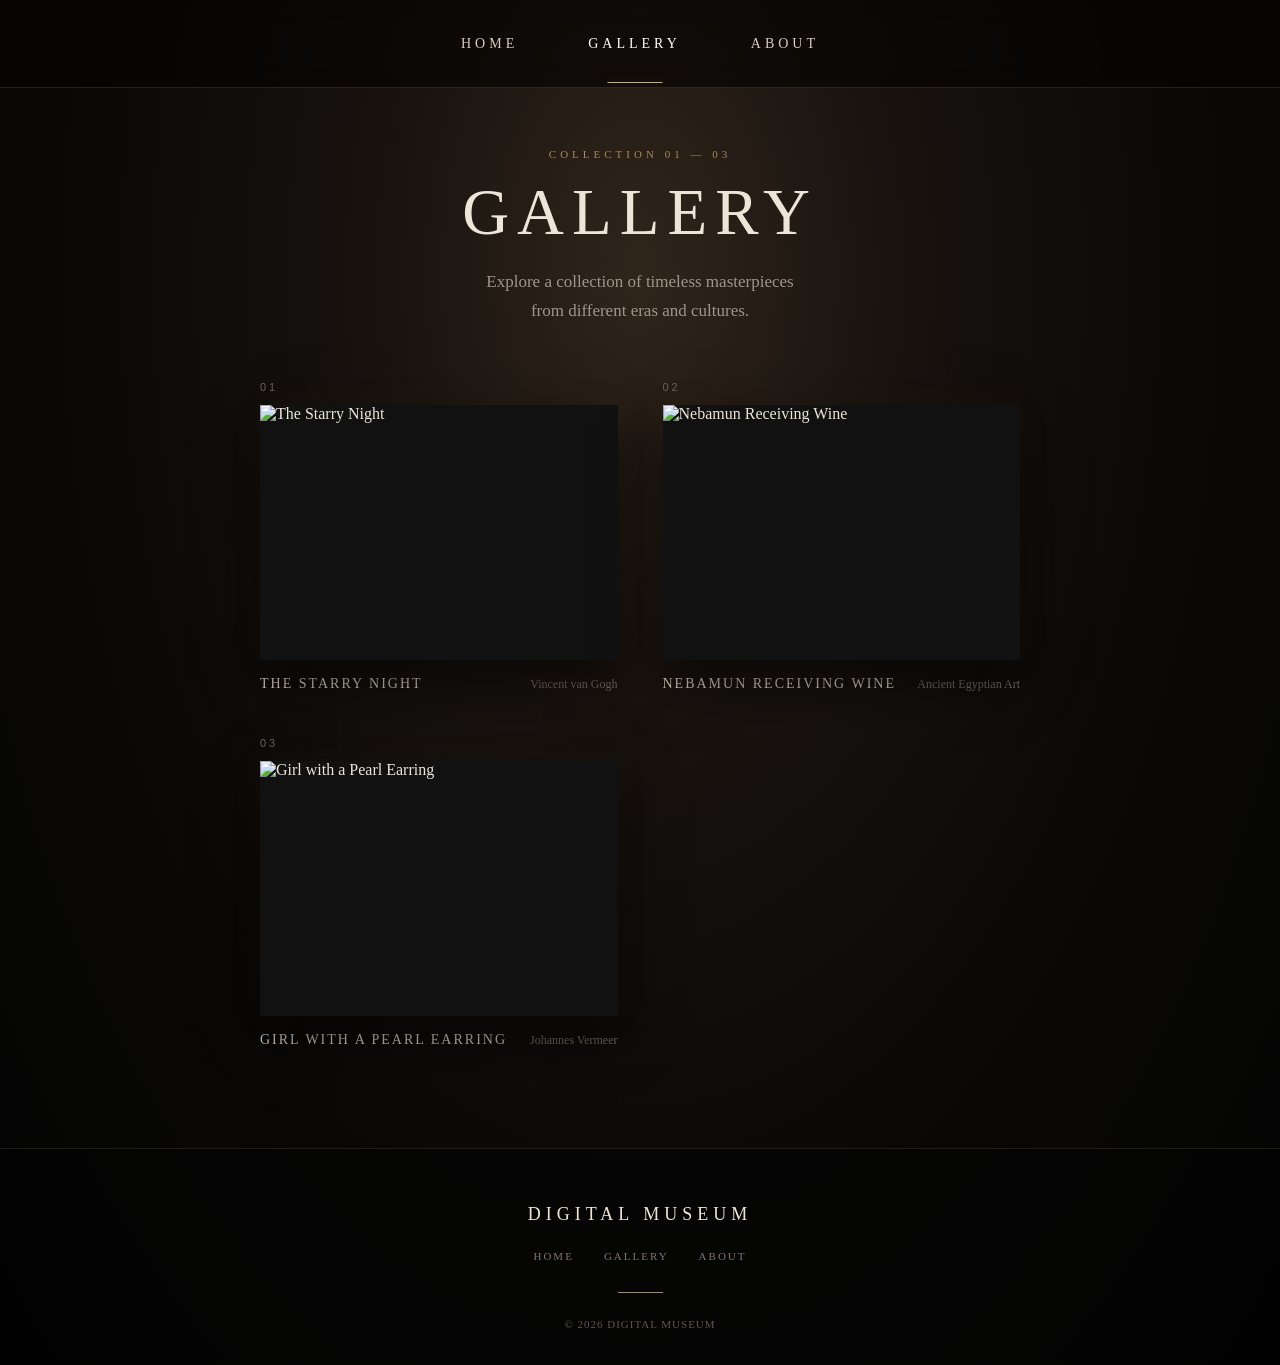
==== museum.html @ 9bb39856 "Add files via upload" ====
<!DOCTYPE html>
<html lang="en">

<head>

    <meta charset="UTF-8">

    <meta
        name="viewport"
        content="width=device-width, initial-scale=1.0"
    >

    <title>Gallery - Digital Museum</title>

    <link rel="stylesheet" href="style.css">

</head>


<body>


    <!-- =========================
         NAVIGATION
         ========================= -->

    <nav>

        <a href="index.html">
            HOME
        </a>

        <a
            href="museum.html"
            class="active"
        >
            GALLERY
        </a>

        <a href="about.html">
            ABOUT
        </a>

    </nav>


    <!-- =========================
         GALLERY HEADER
         ========================= -->

    <main>

        <section class="gallery-header">

            <div class="gallery-label">
                COLLECTION 01 — 03
            </div>


            <h1>
                GALLERY
            </h1>


            <p>

                Explore a collection of timeless masterpieces
                <br>
                from different eras and cultures.

            </p>

        </section>


        <!-- =========================
             GALLERY
             ========================= -->

        <section class="gallery-grid">


            <!-- =====================
                 ARTWORK 01
                 ===================== -->

            <a
                href="painting1.html"
                class="art-card"
            >

                <div class="art-number">
                    01
                </div>


                <div class="art-image">

                    <img
                        src="images/painting1.jpg"
                        alt="The Starry Night"
                    >


                    <div class="art-overlay">

                        <div class="overlay-info">

                            <h2>
                                The Starry Night
                            </h2>

                            <p>
                                Vincent van Gogh · 1889
                            </p>

                            <span>
                                Oil on canvas
                            </span>

                        </div>


                        <div class="overlay-arrow">
                            →
                        </div>

                    </div>

                </div>


                <div class="art-caption">

                    <div>
                        THE STARRY NIGHT
                    </div>

                    <span>
                        Vincent van Gogh
                    </span>

                </div>

            </a>


            <!-- =====================
                 ARTWORK 02
                 ===================== -->

            <a
                href="painting2.html"
                class="art-card"
            >

                <div class="art-number">
                    02
                </div>


                <div class="art-image">

                    <img
                        src="images/painting2.jpg"
                        alt="Nebamun Receiving Wine"
                    >


                    <div class="art-overlay">

                        <div class="overlay-info">

                            <h2>
                                Nebamun Receiving Wine
                            </h2>

                            <p>
                                Ancient Egyptian Art
                            </p>

                            <span>
                                18th Dynasty · Ancient Egypt
                            </span>

                        </div>


                        <div class="overlay-arrow">
                            →
                        </div>

                    </div>

                </div>


                <div class="art-caption">

                    <div>
                        NEBAMUN RECEIVING WINE
                    </div>

                    <span>
                        Ancient Egyptian Art
                    </span>

                </div>

            </a>


            <!-- =====================
                 ARTWORK 03
                 ===================== -->

            <a
                href="painting3.html"
                class="art-card"
            >

                <div class="art-number">
                    03
                </div>


                <div class="art-image">

                    <img
                        src="images/painting3.jpg"
                        alt="Girl with a Pearl Earring"
                    >


                    <div class="art-overlay">

                        <div class="overlay-info">

                            <h2>
                                Girl with a Pearl Earring
                            </h2>

                            <p>
                                Johannes Vermeer · c. 1665
                            </p>

                            <span>
                                Oil on canvas
                            </span>

                        </div>


                        <div class="overlay-arrow">
                            →
                        </div>

                    </div>

                </div>


                <div class="art-caption">

                    <div>
                        GIRL WITH A PEARL EARRING
                    </div>

                    <span>
                        Johannes Vermeer
                    </span>

                </div>

            </a>


        </section>

    </main>


    <!-- =========================
         FOOTER
         ========================= -->

    <footer class="site-footer">

        <div class="footer-title">
            DIGITAL MUSEUM
        </div>


        <div class="footer-links">

            <a href="index.html">
                HOME
            </a>

            <a href="museum.html">
                GALLERY
            </a>

            <a href="about.html">
                ABOUT
            </a>

        </div>


        <div class="footer-line"></div>


        <div class="footer-copy">
            © 2026 DIGITAL MUSEUM
        </div>

    </footer>


</body>

</html>
---- style.css ----
* {
    box-sizing: border-box;
}

html {
    scroll-behavior: smooth;
}

body {
    margin: 0;
    min-height: 100vh;
    background:
        radial-gradient(
            ellipse at 50% 20%,
            #30251b 0%,
            #17120e 30%,
            #090807 65%,
            #030303 100%
        );
    color: #eee5d8;
    font-family: Georgia, "Times New Roman", serif;
}


/* =========================
   NAVIGATION
   ========================= */

nav {
    height: 88px;
    display: flex;
    justify-content: center;
    align-items: center;
    gap: 70px;
    border-bottom: 1px solid rgba(220, 190, 150, 0.15);
    background: rgba(5, 4, 3, 0.65);
    backdrop-filter: blur(10px);
}

nav a {
    position: relative;
    color: #d8cec0;
    text-decoration: none;
    font-size: 14px;
    letter-spacing: 4px;
    transition: 0.4s;
}

nav a:hover {
    color: white;
}


/* =========================
   HOME
   ========================= */

.hero {
    min-height: calc(100vh - 88px);

    display: flex;
    justify-content: center;
    align-items: center;

    text-align: center;

    background:
        radial-gradient(
            ellipse at center,
            rgba(130, 90, 45, 0.18) 0%,
            rgba(20, 15, 10, 0.4) 35%,
            #050505 75%
        );
}

.hero-content {
    transform: translateY(-20px);
}

.hero-small {
    margin: 0 0 20px;

    color: #b49a76;

    font-size: 13px;

    letter-spacing: 7px;
}

.hero h1 {
    margin: 0;

    color: #f1e8da;

    font-size: clamp(65px, 9vw, 120px);

    font-weight: 400;

    line-height: 0.9;

    letter-spacing: 12px;

    text-shadow:
        0 0 40px rgba(255, 220, 170, 0.08);
}

.hero-line {
    width: 70px;
    height: 1px;

    margin: 35px auto 25px;

    background: #a98a5e;
}

.hero-description {
    margin: 0 0 40px;

    color: #968c80;

    font-size: 17px;

    line-height: 1.8;

    letter-spacing: 0.5px;
}

.hero a {
    text-decoration: none;
}

.hero button {
    padding: 16px 42px;

    background: transparent;

    color: #e9dfd1;

    border: 1px solid #887457;

    font-family: Georgia, "Times New Roman", serif;

    font-size: 13px;

    letter-spacing: 3px;

    cursor: pointer;

    transition: 0.4s;
}

.hero button:hover {
    background: #e9dfd1;

    color: #111;

    border-color: #e9dfd1;

    box-shadow:
        0 0 30px rgba(220, 190, 140, 0.15);
}


/* =========================
   GALLERY HEADER
   ========================= */

.gallery-header {
    text-align: center;
    padding-top: 60px;
}

.gallery-header h1 {
    margin: 0;

    font-size: 65px;

    font-weight: 400;

    letter-spacing: 8px;
}

.gallery-header p {
    margin-top: 18px;

    color: #9f968a;

    font-size: 17px;

    line-height: 1.7;
}


/* =========================
   GALLERY
   ========================= */

.gallery-grid {
    width: 760px;
    max-width: 85%;

    margin: 55px auto 100px;

    display: grid;

    grid-template-columns: 1fr 1fr;

    gap: 45px;
}


/* =========================
   ART CARD
   ========================= */

.art-card {
    display: block;

    color: #eee5d8;

    text-decoration: none;
}

.art-image {
    position: relative;

    overflow: hidden;

    background: #111;

    box-shadow:
        0 18px 50px rgba(0, 0, 0, 0.75),
        0 0 30px rgba(170, 120, 60, 0.08);
}

.art-card img {
    width: 100%;

    aspect-ratio: 1.4 / 1;

    object-fit: cover;

    display: block;

    transition: 0.6s;
}

.art-card:hover img {
    transform: scale(1.035);

    filter: brightness(1.08);
}


/* =========================
   ART DETAILS
   ========================= */

.art-details {
    display: flex;

    justify-content: space-between;

    align-items: flex-start;

    padding-top: 18px;
}

.art-details h2 {
    margin: 0 0 7px;

    font-size: 20px;

    font-weight: 400;
}

.art-details p {
    margin: 0 0 7px;

    color: #a49a8d;

    font-size: 14px;
}

.art-details span {
    color: #81786d;

    font-size: 13px;

    font-style: italic;
}

.arrow {
    color: #c8aa7b;

    font-family: Arial, sans-serif;

    font-size: 23px;

    transition: 0.4s;
}

.art-card:hover .arrow {
    transform: translateX(7px);
}


/* =========================
   ARTWORK DETAIL PAGE
   ========================= */

.gallery-title {
    text-align: center;

    font-size: 55px;

    font-weight: 400;

    letter-spacing: 7px;

    margin: 60px 20px 20px;
}

.gallery-art {
    display: block;

    width: 600px;
    max-width: 80%;

    margin: 55px auto 30px;

    border: 10px solid #181411;

    box-shadow:
        0 25px 70px rgba(0, 0, 0, 0.85);

    transition: 0.5s;
}

.gallery-art:hover {
    transform: scale(1.015);
}

.art-info {
    text-align: center;

    margin-bottom: 80px;
}

.art-info h2 {
    font-size: 26px;

    font-weight: 400;

    margin-bottom: 12px;
}

.art-info p {
    color: #91887c;

    font-size: 15px;

    margin: 7px;
}


/* =========================
   ABOUT
   ========================= */

.about {
    max-width: 700px;

    margin: 90px auto;

    padding: 0 25px;

    text-align: center;
}

.about h1 {
    font-size: 48px;

    font-weight: 400;

    letter-spacing: 6px;

    margin-bottom: 40px;
}

.about p {
    color: #a49a8d;

    font-size: 17px;

    line-height: 1.9;
}


/* =========================
   MOBILE
   ========================= */

@media (max-width: 700px) {

    nav {
        gap: 25px;
    }

    nav a {
        font-size: 11px;

        letter-spacing: 2px;
    }

    .hero h1 {
        font-size: 45px;

        letter-spacing: 5px;
    }

    .gallery-header h1 {
        font-size: 45px;
    }

    .gallery-grid {
        width: 85%;

        grid-template-columns: 1fr;

        gap: 55px;
    }

    .gallery-title {
        font-size: 38px;
    }

    .gallery-art {
        width: 85%;
    }
}
/* =========================
   LOADING SCREEN
   ========================= */

.loading-screen {
    position: fixed;
    inset: 0;

    z-index: 9999;

    display: flex;
    justify-content: center;
    align-items: center;

    background:
        radial-gradient(
            ellipse at center,
            #30251b 0%,
            #110e0b 45%,
            #030303 100%
        );

    animation: loadingExit 0.8s ease 2s forwards;
}

.loading-content {
    text-align: center;

    animation: loadingAppear 1.2s ease;
}

.loading-title {
    color: #eee5d8;

    font-family:
        Georgia,
        "Times New Roman",
        serif;

    font-size: 38px;

    letter-spacing: 9px;

    font-weight: 400;
}

.loading-line {
    width: 0;

    height: 1px;

    margin: 25px auto 0;

    background: #b99a6a;

    animation: loadingLine 1.5s ease 0.2s forwards;
}


/* CHỮ HIỆN RA */

@keyframes loadingAppear {

    from {
        opacity: 0;
        transform: translateY(10px);
    }

    to {
        opacity: 1;
        transform: translateY(0);
    }
}


/* ĐƯỜNG KẺ CHẠY RA */

@keyframes loadingLine {

    from {
        width: 0;
    }

    to {
        width: 120px;
    }
}


/* MÀN HÌNH BIẾN MẤT */

@keyframes loadingExit {

    0% {
        opacity: 1;
        visibility: visible;
    }

    80% {
        opacity: 0;
    }

    100% {
        opacity: 0;
        visibility: hidden;
        pointer-events: none;
    }
}
/* =========================
   ARTWORK HOVER INFORMATION
   ========================= */

.art-image {
    position: relative;
    overflow: hidden;
}

.art-card img {
    transition:
        transform 0.7s ease,
        filter 0.7s ease;
}


/* KHUNG THÔNG TIN */

.art-overlay {
    position: absolute;

    left: 0;
    right: 0;
    bottom: 0;

    padding: 25px 25px 22px;

    display: flex;

    justify-content: space-between;

    align-items: flex-end;

    background:
        linear-gradient(
            to top,
            rgba(5, 4, 3, 0.95),
            rgba(5, 4, 3, 0.65),
            transparent
        );

    opacity: 0;

    transform: translateY(20px);

    transition:
        opacity 0.45s ease,
        transform 0.45s ease;
}


/* CHỮ */

.overlay-info h2 {
    margin: 0 0 7px;

    color: #f1e8da;

    font-size: 20px;

    font-weight: 400;
}

.overlay-info p {
    margin: 0 0 6px;

    color: #c2b5a5;

    font-size: 14px;
}

.overlay-info span {
    color: #91877a;

    font-size: 13px;

    font-style: italic;
}


/* MŨI TÊN */

.overlay-arrow {
    color: #c8aa7b;

    font-family: Arial, sans-serif;

    font-size: 28px;

    transition: transform 0.4s ease;
}


/* HOVER */

.art-card:hover img {
    transform: scale(1.05);

    filter:
        brightness(0.68);
}

.art-card:hover .art-overlay {
    opacity: 1;

    transform: translateY(0);
}

.art-card:hover .overlay-arrow {
    transform: translateX(8px);
}
/* =========================
   ACTIVE NAVIGATION
   ========================= */

nav a.active {
    color: #ffffff;
}

nav a.active::after {
    content: "";

    position: absolute;

    left: 50%;
    bottom: -31px;

    transform: translateX(-50%);

    width: 55px;
    height: 1px;

    background: #c8aa7b;

    box-shadow:
        0 0 8px rgba(200, 170, 123, 0.35);
}
/* =========================
   PREMIUM GALLERY HOVER
   ========================= */

.art-image {
    transition:
        transform 0.6s ease,
        box-shadow 0.6s ease;
}

.art-card:hover .art-image {
    transform: translateY(-6px);

    box-shadow:
        0 28px 70px rgba(0, 0, 0, 0.9),
        0 0 35px rgba(170, 120, 60, 0.12);
}

.art-card:hover img {
    transform: scale(1.06);

    filter: brightness(0.58);
}

.art-overlay {
    padding: 30px 28px 25px;

    background:
        linear-gradient(
            to top,
            rgba(3, 3, 3, 0.98) 0%,
            rgba(3, 3, 3, 0.72) 45%,
            transparent 100%
        );

    transform: translateY(30px);
}

.art-card:hover .art-overlay {
    transform: translateY(0);
}

.overlay-info h2 {
    letter-spacing: 0.5px;
}

.overlay-arrow {
    font-size: 30px;

    opacity: 0.8;
}

.art-card:hover .overlay-arrow {
    transform: translateX(10px);
    opacity: 1;
}
/* =========================
   GALLERY CATALOGUE
   ========================= */

.gallery-label {
    color: #a98a5e;

    font-size: 11px;

    letter-spacing: 4px;

    margin-bottom: 15px;
}


.art-number {
    margin-bottom: 12px;

    color: #70675d;

    font-family: Arial, sans-serif;

    font-size: 11px;

    letter-spacing: 3px;
}


.art-caption {
    display: flex;

    justify-content: space-between;

    align-items: baseline;

    gap: 15px;

    padding-top: 16px;
}


.art-caption div {
    color: #ddd3c5;

    font-size: 14px;

    letter-spacing: 2px;
}


.art-caption span {
    color: #756d63;

    font-size: 12px;

    white-space: nowrap;
}


.art-card:hover .art-number {
    color: #c8aa7b;
}


.art-card:hover .art-caption div {
    color: #f1e8da;
}


.art-caption,
.art-number {
    transition: color 0.4s ease;
}


/* =========================
   MOBILE
   ========================= */

@media (max-width: 700px) {

    .gallery-label {
        font-size: 9px;

        letter-spacing: 3px;
    }

    .art-caption {
        display: block;
    }

    .art-caption div {
        font-size: 12px;

        margin-bottom: 6px;
    }

    .art-caption span {
        font-size: 11px;
    }

}
/* =========================
   SMOOTH PAGE TRANSITION
   ========================= */

body {
    animation: pageEnter 0.8s ease;
}

@keyframes pageEnter {

    from {
        opacity: 0;
        transform: translateY(8px);
    }

    to {
        opacity: 1;
        transform: translateY(0);
    }

}


/* =========================
   LINK PAGE EXIT
   ========================= */

a {
    transition:
        color 0.4s ease,
        opacity 0.4s ease;
}
/* =========================
   GALLERY FOCUS EFFECT
   ========================= */

.gallery-grid {
    transition: 0.5s ease;
}


/* Khi rê vào gallery */

.gallery-grid:has(.art-card:hover) .art-card {
    opacity: 0.38;

    filter: brightness(0.7);

    transition:
        opacity 0.5s ease,
        filter 0.5s ease;
}


/* Tranh đang được rê vào */

.gallery-grid:has(.art-card:hover) .art-card:hover {
    opacity: 1;

    filter: brightness(1);

    transform: translateY(-8px);
}


/* Giữ hiệu ứng mượt */

.art-card {
    transition:
        opacity 0.5s ease,
        filter 0.5s ease,
        transform 0.5s ease;
}
/* =========================
   FOOTER
   ========================= */

.site-footer {
    margin-top: 80px;

    padding: 55px 30px 35px;

    border-top:
        1px solid rgba(200, 170, 123, 0.15);

    background:
        rgba(3, 3, 3, 0.55);

    text-align: center;
}


.footer-title {
    color: #eee5d8;

    font-family:
        Georgia,
        "Times New Roman",
        serif;

    font-size: 18px;

    letter-spacing: 5px;

    margin-bottom: 25px;
}


.footer-links {
    display: flex;

    justify-content: center;

    gap: 30px;

    margin-bottom: 30px;
}


.footer-links a {
    color: #81786d;

    text-decoration: none;

    font-size: 11px;

    letter-spacing: 2px;

    transition: 0.4s ease;
}


.footer-links a:hover {
    color: #e9dfd1;
}


.footer-line {
    width: 45px;

    height: 1px;

    margin: 0 auto 25px;

    background: #a98a5e;
}


.footer-copy {
    color: #5f5952;

    font-size: 11px;

    letter-spacing: 1px;
}


/* =========================
   FOOTER MOBILE
   ========================= */

@media (max-width: 700px) {

    .site-footer {
        padding:
            45px 20px 30px;
    }


    .footer-links {
        gap: 18px;
    }


    .footer-links a {
        font-size: 10px;

        letter-spacing: 1px;
    }

}
/* =========================
   CUSTOM SCROLLBAR
   ========================= */

html {
    scroll-behavior: smooth;
}


/* Chrome / Safari / Edge */

::-webkit-scrollbar {
    width: 8px;
}


::-webkit-scrollbar-track {
    background: #080706;
}


::-webkit-scrollbar-thumb {
    background: #4f463b;
    border-radius: 10px;
}


::-webkit-scrollbar-thumb:hover {
    background: #a98a5e;
}


/* =========================
   SCROLL REVEAL
   ========================= */

.scroll-reveal {
    opacity: 0;
    transform: translateY(35px);

    transition:
        opacity 0.9s ease,
        transform 0.9s ease;
}


.scroll-reveal.show {
    opacity: 1;
    transform: translateY(0);
}
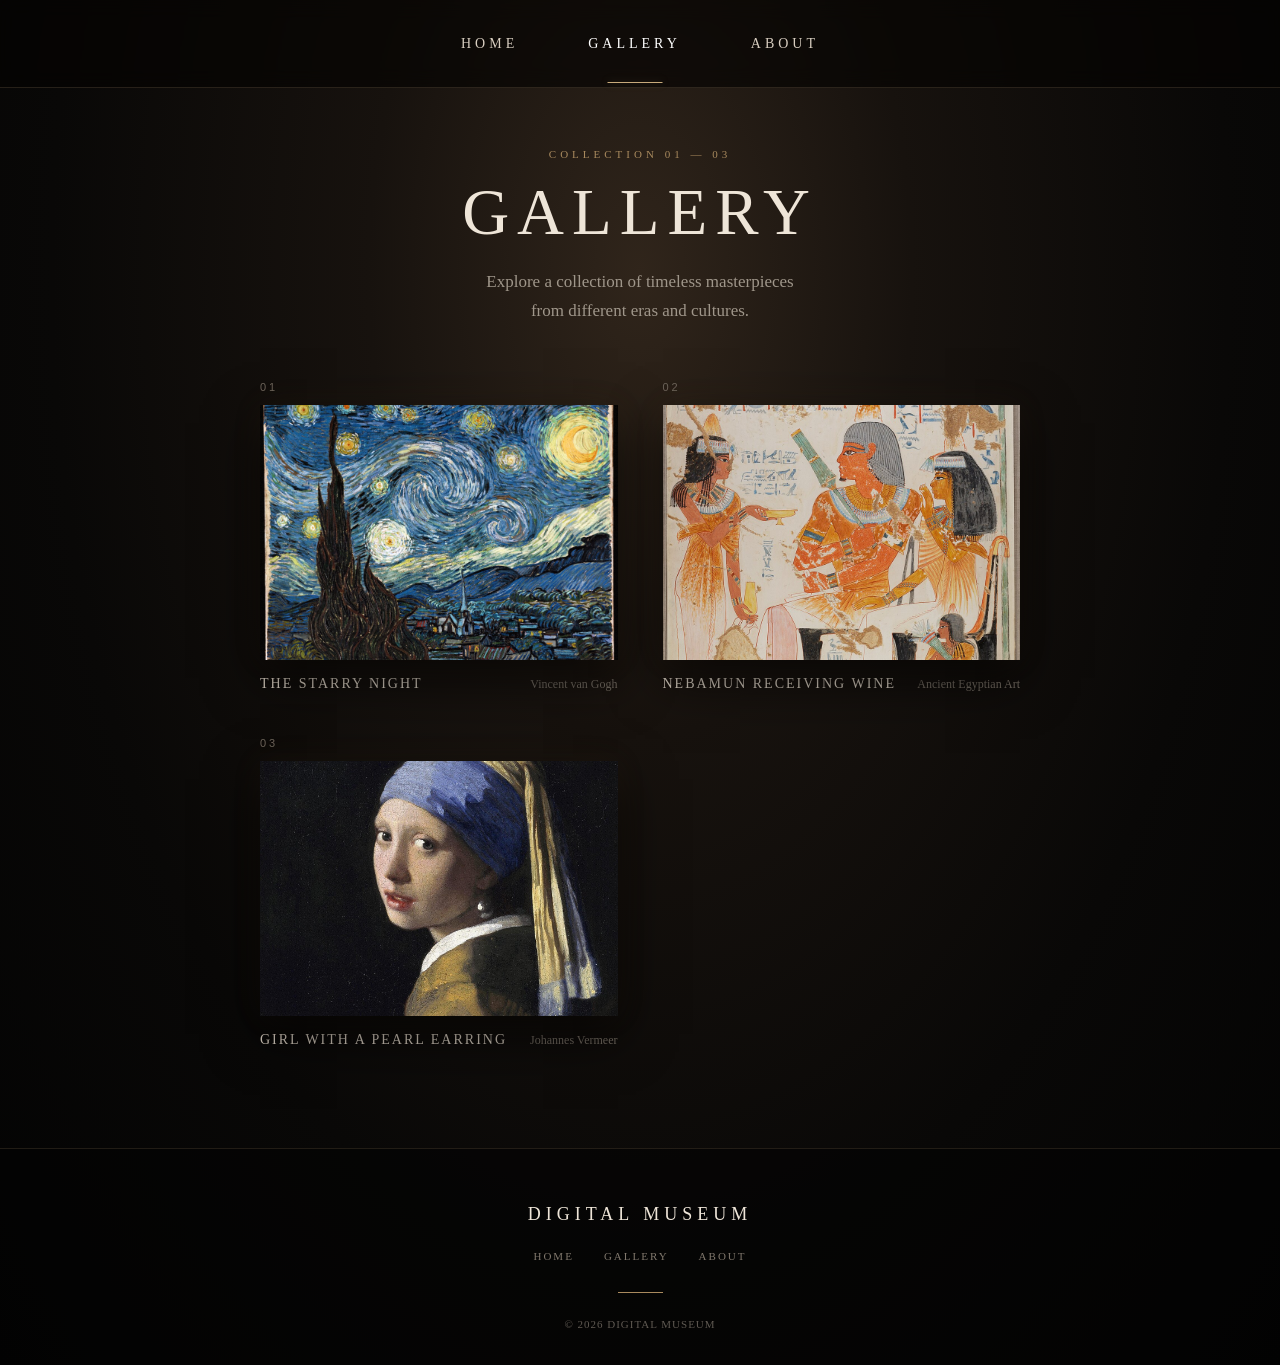
==== commit 6ab93ba2: "Add files via upload" ====
--- a/museum.html
+++ b/museum.html
@@ -97,7 +97,7 @@
                 <div class="art-image">
 
                     <img
-                        src="images/painting1.jpg"
+                        src="painting1.jpg"
                         alt="The Starry Night"
                     >
 
@@ -162,7 +162,7 @@
                 <div class="art-image">
 
                     <img
-                        src="images/painting2.jpg"
+                        src="painting2.jpg"
                         alt="Nebamun Receiving Wine"
                     >
 
@@ -227,7 +227,7 @@
                 <div class="art-image">
 
                     <img
-                        src="images/painting3.jpg"
+                        src="painting3.jpg"
                         alt="Girl with a Pearl Earring"
                     >
 
